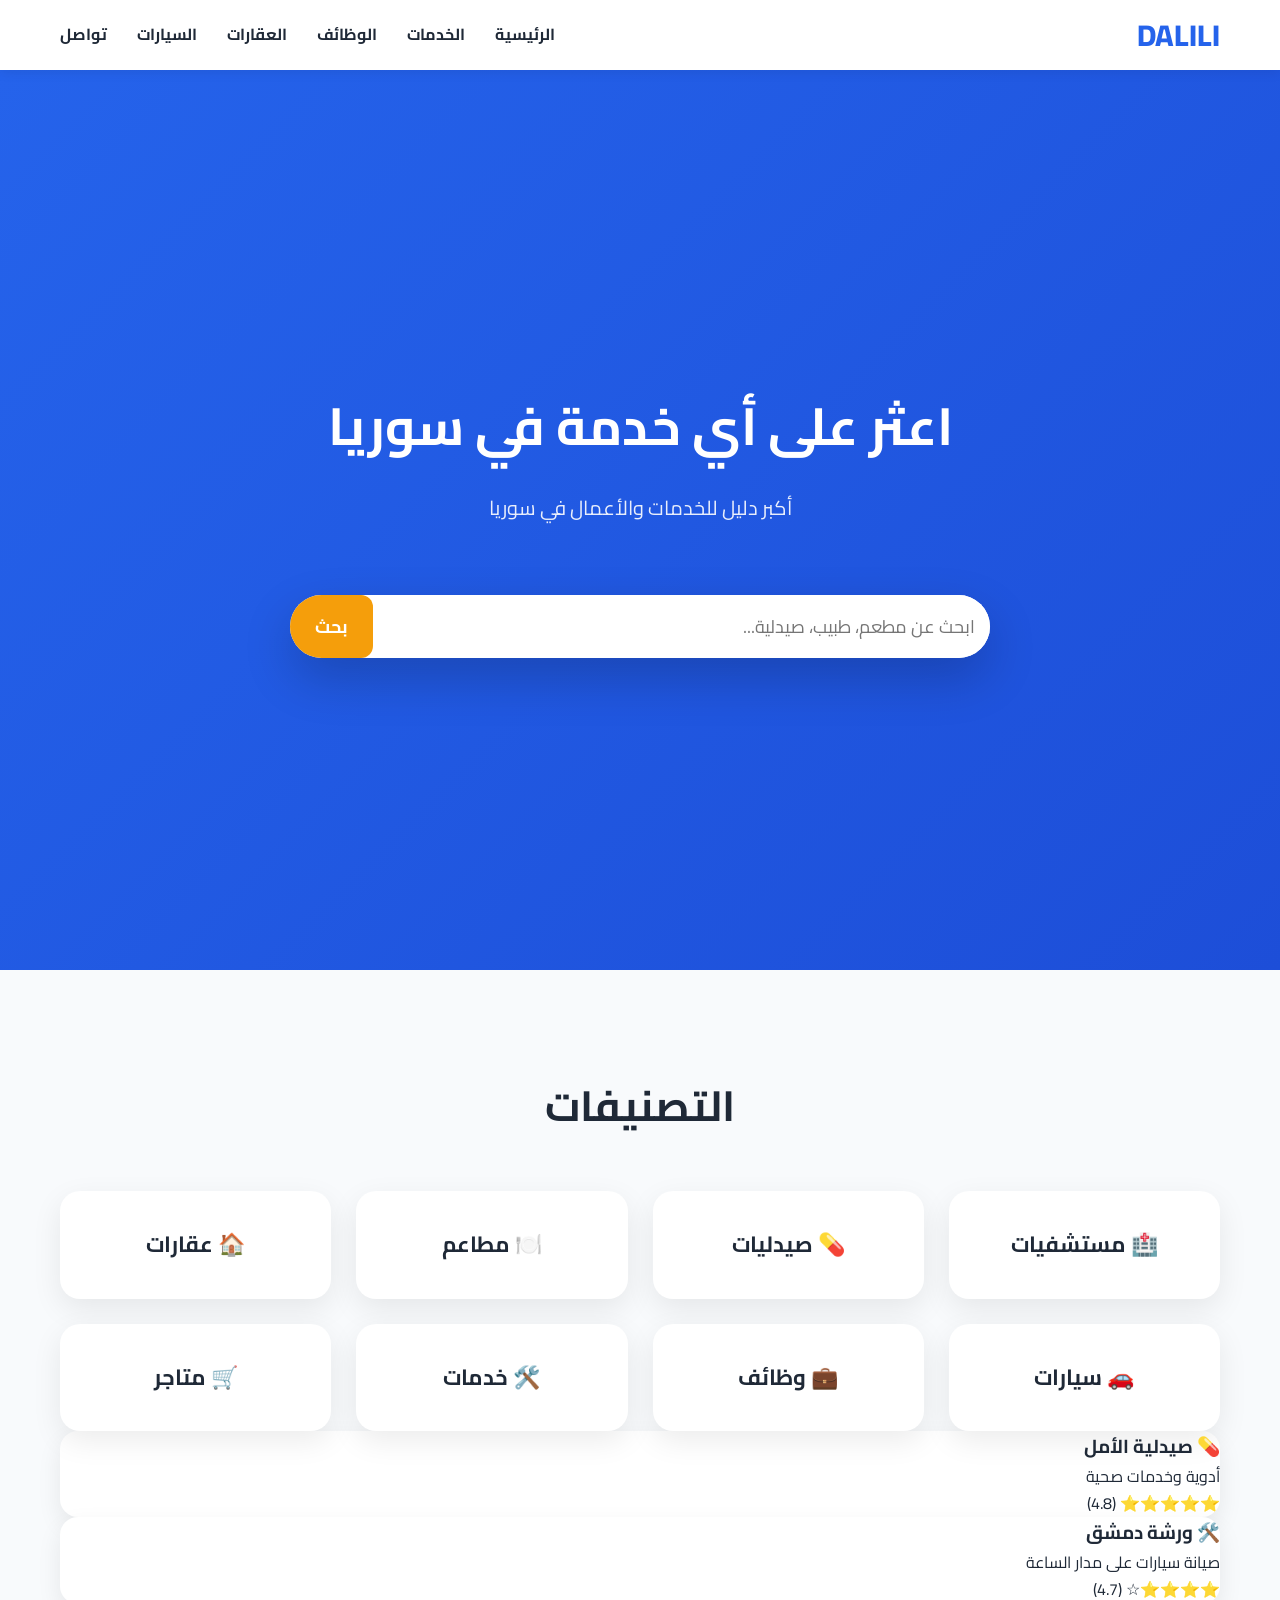
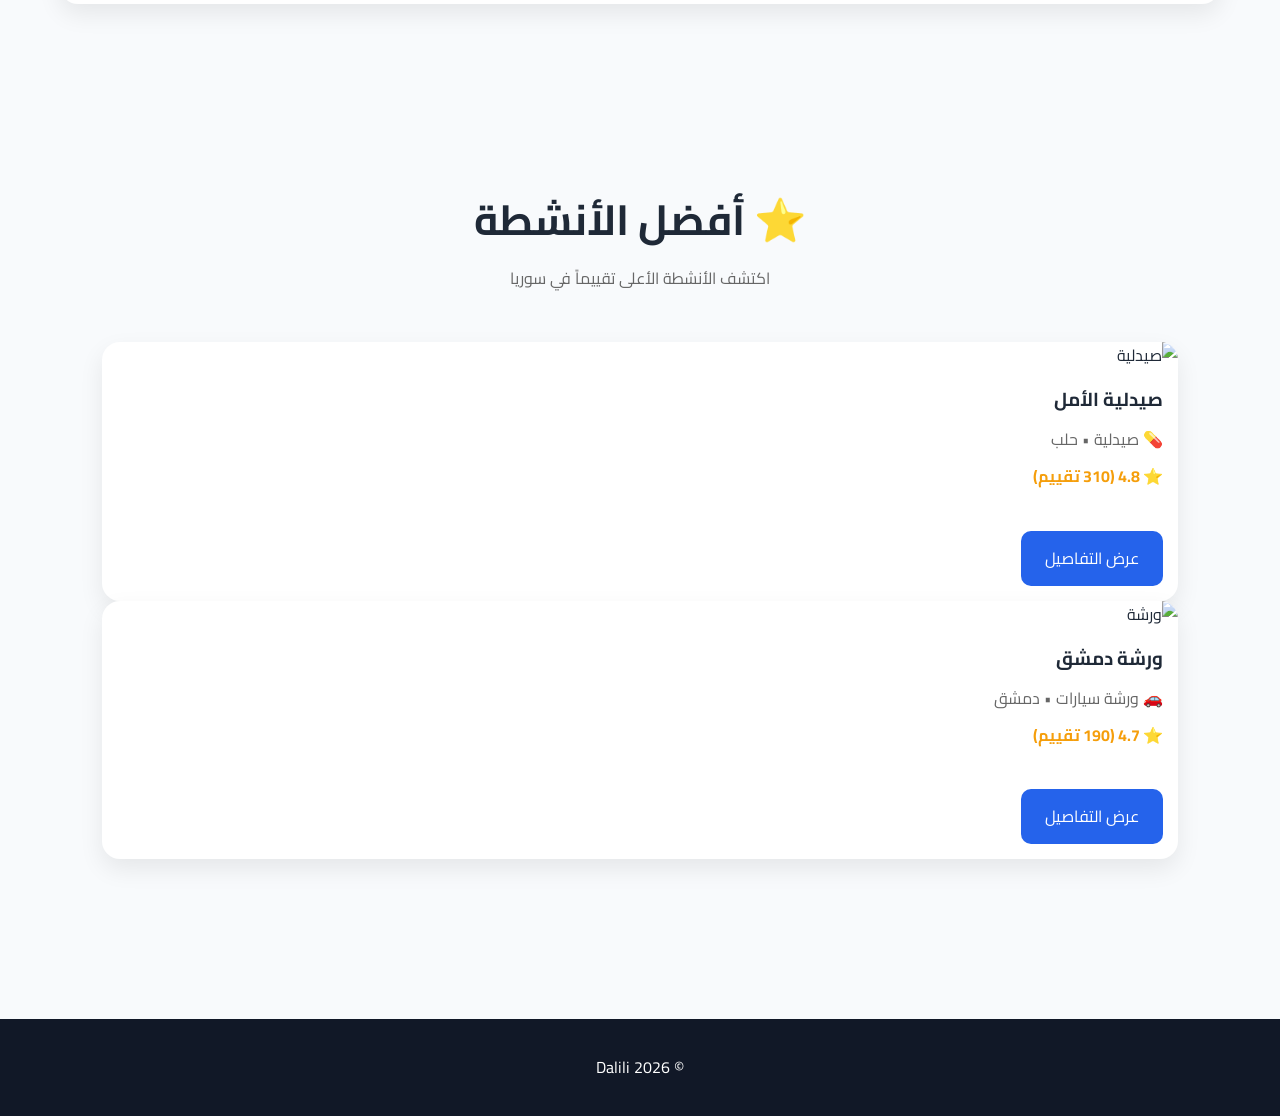
==== index.html @ 417cafb9 "Update index.html" ====
<!DOCTYPE html>
<html lang="ar" dir="rtl">
<head>
  <meta charset="UTF-8">
  <meta name="viewport" content="width=device-width, initial-scale=1.0">
  <title>Dalili | دليلي</title>

  <link rel="stylesheet" href="css/style.css">
  <link rel="stylesheet" href="css/responsive.css">

  <link href="https://fonts.googleapis.com/css2?family=Cairo:wght@300;400;600;700;800&display=swap" rel="stylesheet">
</head>

<body>

<header class="navbar">

<div class="logo">
DALILI
</div>

<nav>

<a href="#">الرئيسية</a>
<a href="#">الخدمات</a>
<a href="#">الوظائف</a>
<a href="#">العقارات</a>
<a href="#">السيارات</a>
<a href="#">تواصل</a>

</nav>

</header>

<section class="hero">

<h1>اعثر على أي خدمة في سوريا</h1>

<p>
أكبر دليل للخدمات والأعمال في سوريا
</p>

<div class="search">

<input type="text" placeholder="ابحث عن مطعم، طبيب، صيدلية...">

<button>

بحث

</button>

</div>

</section>

<section class="categories">

<h2>

التصنيفات

</h2>

<div class="grid">

<div class="card">🏥 مستشفيات</div>

<div class="card">💊 صيدليات</div>

<div class="card">🍽️ مطاعم</div>

<div class="card">🏠 عقارات</div>

<div class="card">🚗 سيارات</div>

<div class="card">💼 وظائف</div>

<div class="card">🛠️ خدمات</div>

<div class="card">🛒 متاجر</div>

</div>

    <div class="business-card">
      <h3>💊 صيدلية الأمل</h3>
            <p>أدوية وخدمات صحية</p>
            <p>⭐⭐⭐⭐⭐ (4.8)</p>
        </div>

      <div class="business-card">
        <h3>🛠️ ورشة دمشق</h3>
            <p>صيانة سيارات على مدار الساعة</p>
            <p>⭐⭐⭐⭐☆ (4.7)</p>
        </div>

    </div>

</section>
  
  <section class="featured">

  <div class="section-title">
    <h2>⭐ أفضل الأنشطة</h2>
    <p>اكتشف الأنشطة الأعلى تقييماً في سوريا</p>
  </div>

    <div class="featured-grid">  
<p id="no-results" style="display:none;text-align:center;font-size:20px;padding:30px;color:#666;">
لا توجد نتائج مطابقة.

</p>

    </div>      
    </div>

    <div class="business-card">
      <img src="https://images.unsplash.com/photo-1580281657527-47f249e8f4df?w=800" alt="صيدلية">
      <div class="business-info">
        <h3>صيدلية الأمل</h3>
        <p>💊 صيدلية • حلب</p>
        <span>⭐ 4.8 (310 تقييم)</span>

        
        <a href="business.html" class="details-btn">
  
          عرض التفاصيل
    
        </a>
      </div>
    </div>

    <div class="business-card">
      <img src="https://images.unsplash.com/photo-1486006920555-c77dcf18193c?w=800" alt="ورشة">
      <div class="business-info">
        <h3>ورشة دمشق</h3>
        <p>🚗 ورشة سيارات • دمشق</p>
        <span>⭐ 4.7 (190 تقييم)</span>
    <a href="business.html" class="details-btn">
عرض التفاصيل
      
</a>
      </div>
    </div>

  </div>

</section>  <footer>

<p>

© 2026 Dalili

</p>

</footer>
<script src="js/data.js"></script><script src="js/app.js"></script>

</body>
</html>
---- css/style.css ----
/* ===== DALILI STYLE v1 ===== */

*{
margin:0;
padding:0;
box-sizing:border-box;
font-family:'Cairo',sans-serif;
}

body{
background:#f5f7fb;
color:#222;
line-height:1.7;
}

a{
text-decoration:none;
color:inherit;
}

.navbar{
position:fixed;
top:0;
right:0;
left:0;
height:70px;
background:#ffffff;
display:flex;
justify-content:space-between;
align-items:center;
padding:0 60px;
box-shadow:0 8px 25px rgba(0,0,0,.08);
z-index:1000;
}

.logo{
font-size:30px;
font-weight:800;
color:#2563eb;
}

nav{
display:flex;
gap:30px;
}

nav a{
font-weight:700;
transition:.3s;
}

nav a:hover{
color:#2563eb;
}

.hero{
height:100vh;
display:flex;
flex-direction:column;
justify-content:center;
align-items:center;
text-align:center;
background:linear-gradient(135deg,#2563eb,#1d4ed8);
color:white;
padding:20px;
}

.hero h1{
font-size:60px;
margin-bottom:20px;
}

.hero p{
font-size:22px;
opacity:.9;
margin-bottom:40px;
}

.search{
display:flex;
background:#fff;
border-radius:60px;
overflow:hidden;
width:700px;
max-width:95%;
box-shadow:0 20px 50px rgba(0,0,0,.2);
}

.search input{
flex:1;
padding:20px;
border:none;
outline:none;
font-size:18px;
}

.search button{
background:#2563eb;
color:white;
border:none;
padding:0 40px;
cursor:pointer;
font-size:18px;
font-weight:bold;
}

.categories{
padding:100px 60px;
}

.categories h2{
text-align:center;
font-size:42px;
margin-bottom:50px;
}

.grid{
display:grid;
grid-template-columns:repeat(auto-fit,minmax(220px,1fr));
gap:25px;
}

.card{
background:white;
padding:35px;
border-radius:20px;
text-align:center;
font-size:22px;
font-weight:700;
box-shadow:0 10px 30px rgba(0,0,0,.08);
transition:.3s;
cursor:pointer;
}

.card:hover{
transform:translateY(-10px);
box-shadow:0 25px 45px rgba(37,99,235,.25);
}

footer{
background:#111827;
color:white;
padding:35px;
text-align:center;
margin-top:80px;
}
/* ===== أفضل الأنشطة ===== */

.featured{
    padding:100px 60px;
    background:#eef4ff;
}

.featured h2{
    text-align:center;
    font-size:42px;
    margin-bottom:50px;
}

.featured .card h3{
    color:#2563eb;
    margin-bottom:15px;
}

.featured .card p{
    margin:8px 0;
    color:#555;
}
/* أفضل الأنشطة */

.featured{
    padding:80px 8%;
    background:#f8fafc;
}

.section-title{
    text-align:center;
    margin-bottom:50px;
}

.section-title h2{
    font-size:42px;
    margin-bottom:10px;
}

.section-title p{
    color:#666;
}

.featured-grid{
    display:grid;
    grid-template-columns:repeat(auto-fit,minmax(320px,1fr));
    gap:30px;
}

.business-card{
    background:#fff;
    border-radius:18px;
    overflow:hidden;
    box-shadow:0 10px 25px rgba(0,0,0,.08);
    transition:.3s;
}

.business-card:hover{
    transform:translateY(-8px);
}

.business-card img{
    width:100%;
    height:220px;
    object-fit:cover;
}

.business-info{
    padding:20px;
}

.business-info h3{
    margin-bottom:10px;
}

.business-info p{
    color:#666;
    margin-bottom:10px;
}

.business-info span{
    display:block;
    color:#f59e0b;
    margin-bottom:20px;
    font-weight:bold;
}

.business-info button{
    width:100%;
    padding:14px;
    border:none;
    border-radius:12px;
    background:#2563eb;
    color:white;
    cursor:pointer;
    font-size:16px;
}

.business-info button:hover{
    background:#1d4ed8;
}
.business-card img{
    width:100%;
    height:180px;
    object-fit:cover;
    border-radius:12px;
}

.business-info{
    padding:15px;
}

.business-info button{
    width:100%;
    margin-top:15px;
    padding:12px;
    border:none;
    background:#2563eb;
    color:white;
    border-radius:10px;
    cursor:pointer;
    font-size:16px;
}

.business-info button:hover{
    background:#1d4ed8;
}

    /* تحسينات عامة */

body {
    font-family: "Cairo", sans-serif;
    background: #f8fafc;
    color: #1f2937;
    margin: 0;
    padding: 0;
}

.navbar {
    position: sticky;
    top: 0;
    z-index: 1000;
    background: #ffffff;
    box-shadow: 0 2px 12px rgba(0,0,0,.08);
}

.hero {
    background: linear-gradient(135deg,#2563eb,#1d4ed8);
    color: white;
    text-align: center;
    padding: 100px 20px;
}

.hero h1 {
    font-size: 52px;
    margin-bottom: 20px;
}

.hero p {
    font-size: 20px;
    opacity: .9;
}

.search {
    display: flex;
    justify-content: center;
    gap: 10px;
    margin-top: 30px;
    flex-wrap: wrap;
}

.search input {
    width: 420px;
    max-width: 90%;
    padding: 15px;
    border-radius: 12px;
    border: none;
    font-size: 18px;
}

.search button {
    padding: 15px 25px;
    border: none;
    border-radius: 12px;
    background: #f59e0b;
    color: white;
    cursor: pointer;
    font-size: 18px;
    transition: .3s;
}

.search button:hover {
    background: #d97706;
}

.business-card {
    transition: .3s;
}

.business-card:hover {
    transform: translateY(-8px);
}
.business-page{
    max-width:900px;
    margin:auto;
    padding:50px 20px;
}

.business-page img{
    width:100%;
    border-radius:18px;
}

.info{
    margin:30px 0;
    line-height:2;
    font-size:20px;
}

.details-btn,
.visit-btn{
    display:inline-block;
    background:#2563eb;
    color:white;
    text-decoration:none;
    padding:14px 24px;
    border-radius:10px;
    margin-top:20px;
}

.details-btn:hover,
.visit-btn:hover{
    background:#1d4ed8;
}
---- css/responsive.css ----
/* ===== Responsive ===== */

@media (max-width:900px){

.navbar{
padding:20px;
flex-direction:column;
height:auto;
}

nav{
margin-top:15px;
flex-wrap:wrap;
justify-content:center;
gap:15px;
}

.hero h1{
font-size:38px;
}

.hero p{
font-size:18px;
}

.search{
flex-direction:column;
border-radius:20px;
}

.search input{
width:100%;
}

.search button{
padding:18px;
width:100%;
}

.categories{
padding:70px 20px;
}

}
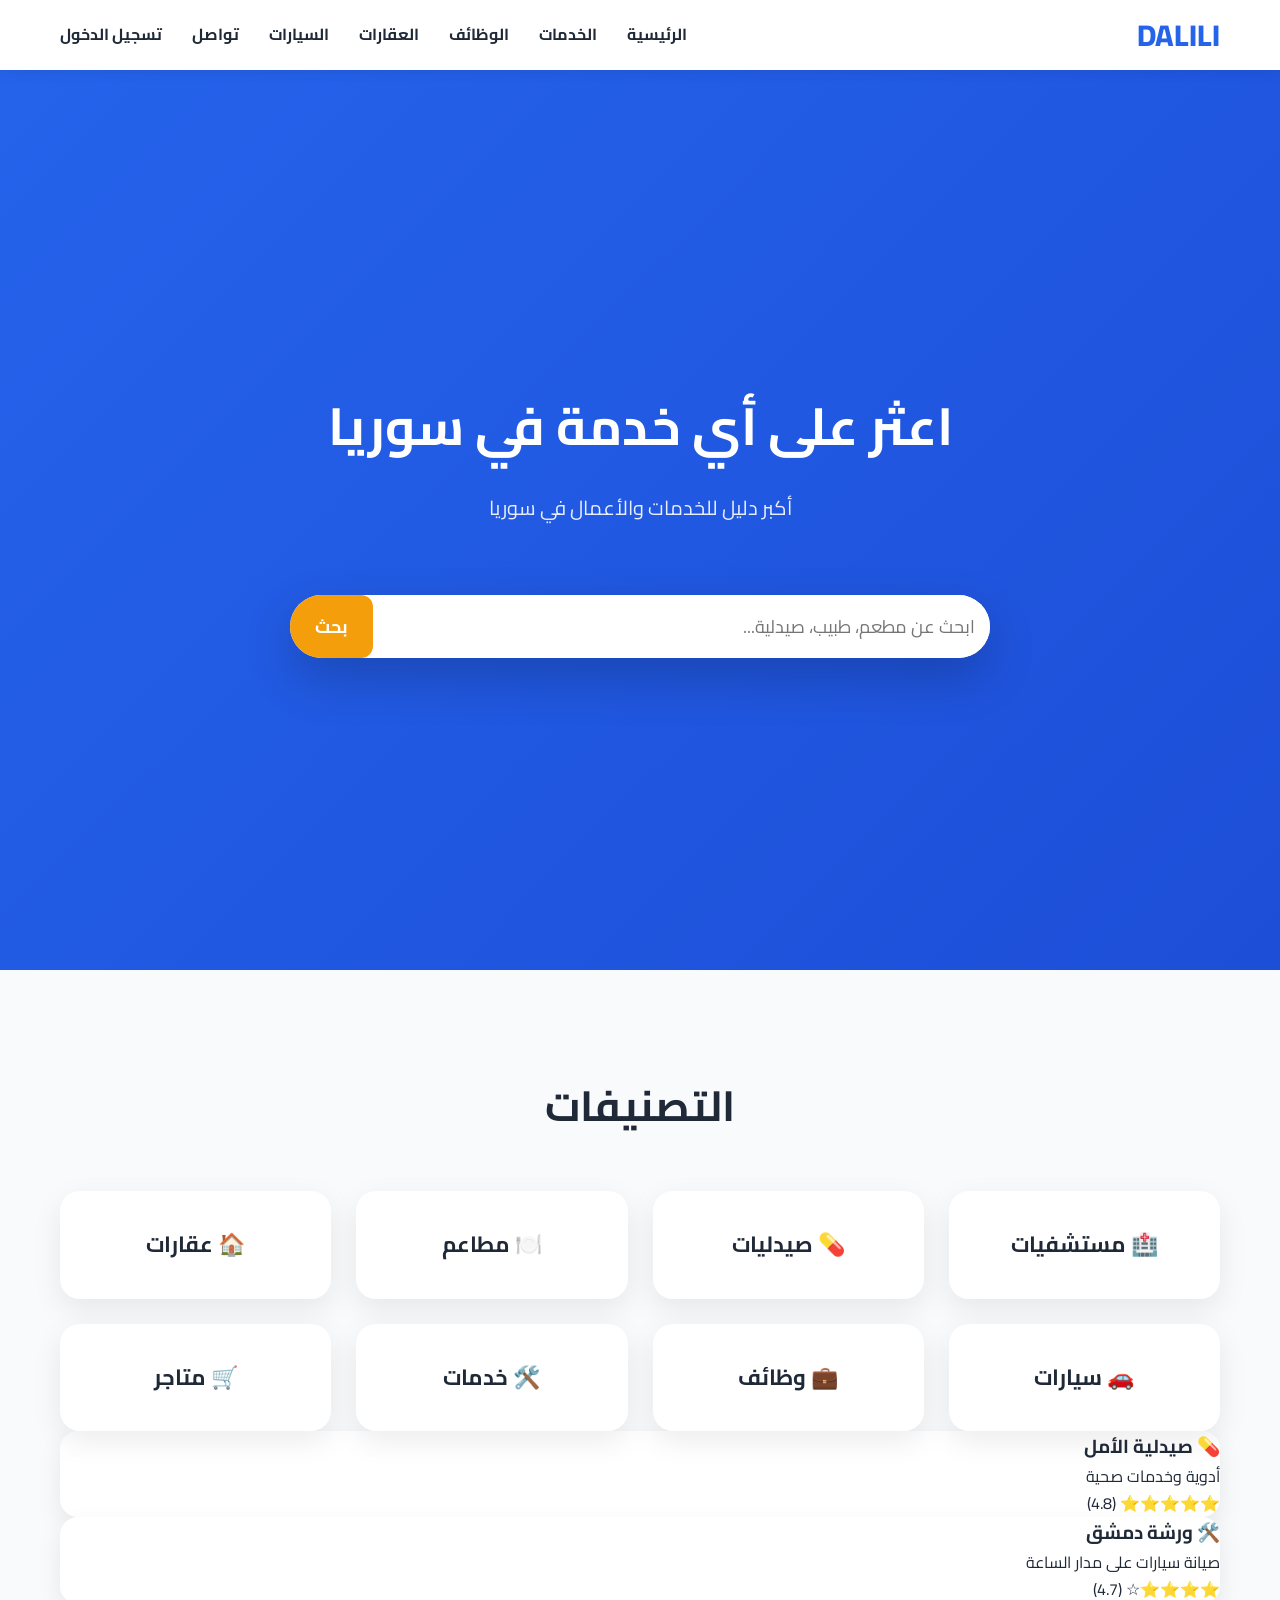
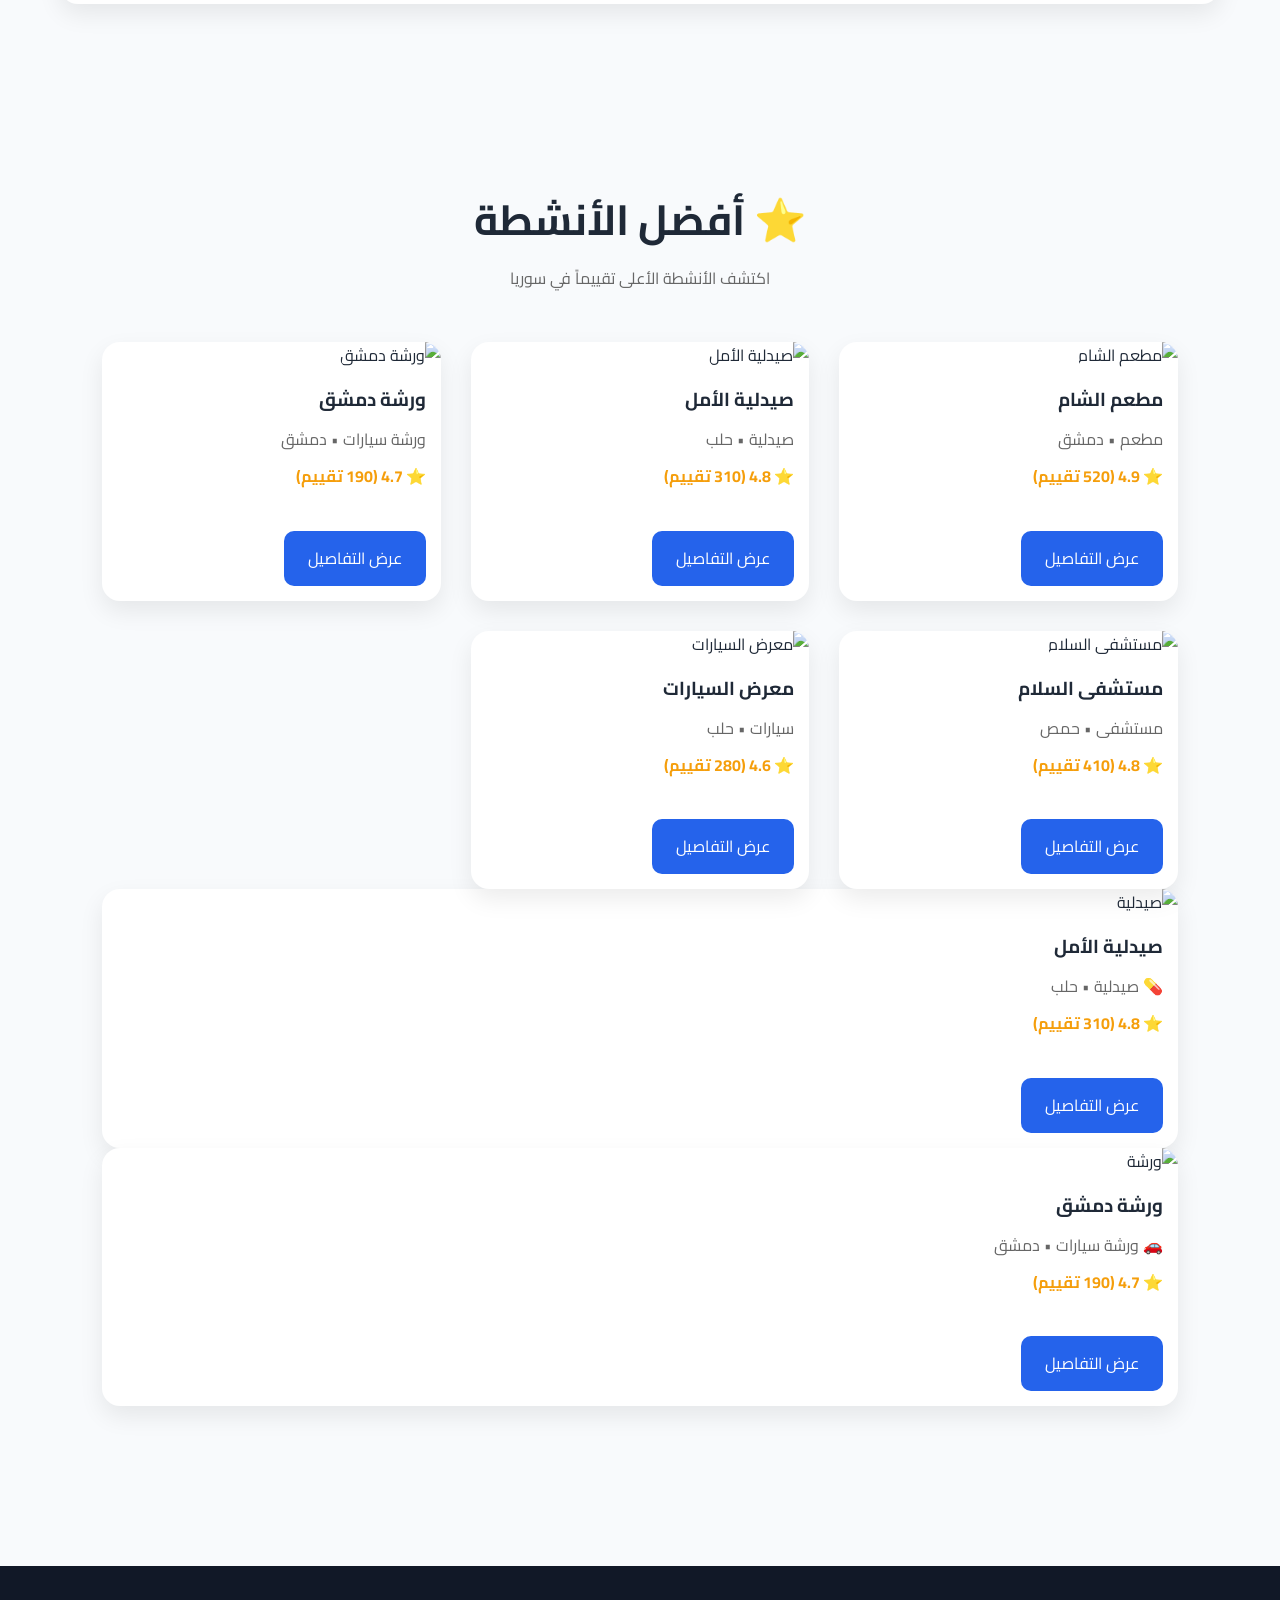
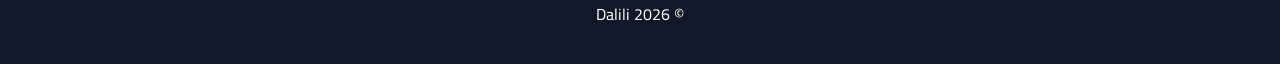
==== commit fbabea5c: "Update index.html" ====
--- a/index.html
+++ b/index.html
@@ -27,7 +27,7 @@
 <a href="#">العقارات</a>
 <a href="#">السيارات</a>
 <a href="#">تواصل</a>
-
+<a href="login.html">تسجيل الدخول</a>
 </nav>
 
 </header>
@@ -103,15 +103,16 @@
   <div class="section-title">
     <h2>⭐ أفضل الأنشطة</h2>
     <p>اكتشف الأنشطة الأعلى تقييماً في سوريا</p>
-  </div>
-
-    <div class="featured-grid">  
-<p id="no-results" style="display:none;text-align:center;font-size:20px;padding:30px;color:#666;">
-لا توجد نتائج مطابقة.
-
+  
+  </div>    
+<div class="featured-grid" id="business-list">
+    <p id="no-results" style="display:none;text-align:center;font-size:20px;padding:30px;color:#666;">
+     لا توجد نتائج مطابقة
+      
 </p>
-
-    </div>      
+  
+</div>     
+    
     </div>
 
     <div class="business-card">
